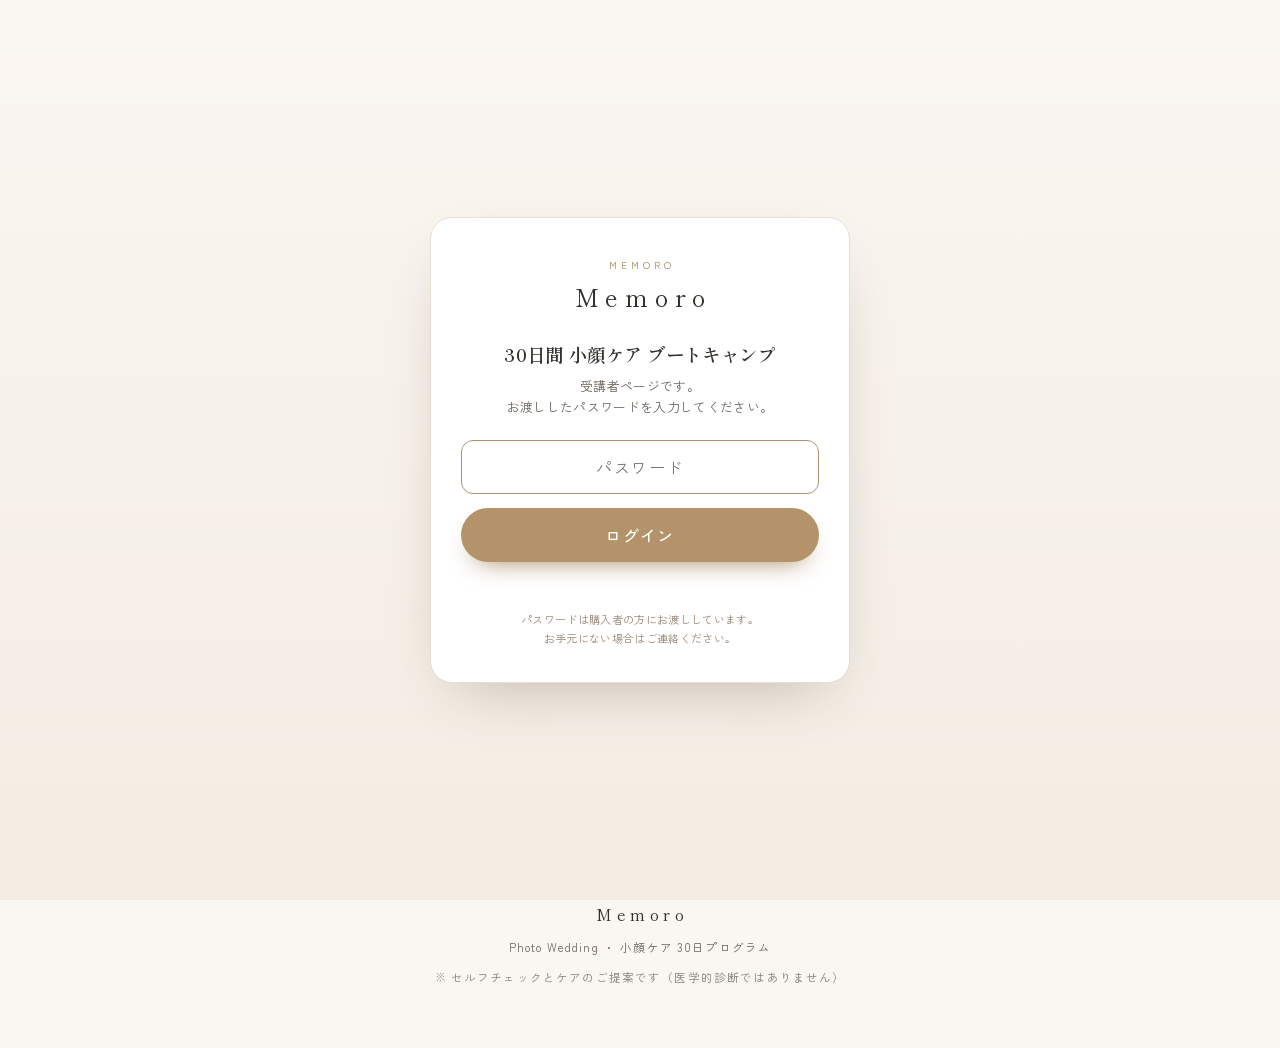
==== index.html @ e9db267b "小顔ケア30日ブートキャンプ 初版公開 チャンネル110種エビデンスDB・表情筋トレ主軸30日生成・部位別イラスト110/110・顔解析(合成較正済)・共通認証。  Co-Authored-By: C" ====
<!doctype html>
<html lang="ja">
<head>
<meta charset="utf-8">
<meta name="viewport" content="width=device-width, initial-scale=1">
<title>30日間 小顔ケア ブートキャンプ｜Memoro</title>
<meta name="description" content="9つの質問（と任意で顔写真）から、あなたに合った朝夜の小顔ケアを30日分に。むくみ・エラの張り・姿勢・二重あご・左右差を、写真映えする印象へ整えるフォトウェディングMemoroのケアプログラム。">
<link rel="preconnect" href="https://fonts.googleapis.com">
<link rel="preconnect" href="https://fonts.gstatic.com" crossorigin>
<link href="https://fonts.googleapis.com/css2?family=Shippori+Mincho:wght@500;600;700&family=Zen+Kaku+Gothic+New:wght@400;500;700&display=swap" rel="stylesheet">
<link rel="stylesheet" href="styles.css">
<link rel="stylesheet" href="program.css">
</head>
<body>

<!-- 受講者認証ゲート（api:'demo'はローカル確認用。本番はWorkerのURLに差し替え） -->
<script>window.MEMORO_AUTH={ api:'https://memoro-auth.yuya-suzuki-37.workers.dev', product:'kogao', title:'30日間 小顔ケア ブートキャンプ' }</script>
<script src="gate.js"></script>

<div class="bc-banner">
  <span class="bc-eyebrow">MEMORO 30-DAY CARE</span>
  <div class="bc-title"><span class="bc-ico">✨</span>30日間<b>小顔</b>ブートキャンプ</div>
</div>

<header class="topbar">
  <div class="brand">Memoro<small>KOGAO CARE</small></div>
</header>

<!-- ============ INTRO ============ -->
<section class="hero wrap" id="intro">
  <p class="eyebrow">FOR YOUR BIG DAY</p>
  <h1>式まで30日。<br><span class="accent">あなたの小顔ケア</span>を、<br>毎日ひとつ。</h1>
  <p class="lead">9つの質問にこたえると、いまのあなたに必要な「朝と夜のケア」を30日分に組みます。1日およそ3〜5分・道具なし。むくみ・エラの張り・姿勢・二重あご・左右差を、写真映えする印象へ。</p>
  <div class="hero-ornament" aria-hidden="true"><span class="line"></span><span class="mark">✦</span><span class="line"></span></div>

  <div class="howto">
    <div class="step"><div class="n">1</div><p>9つの質問にこたえる（約1分）</p></div>
    <div class="step"><div class="n">2</div><p>あなたの“重点ケア”がわかる</p></div>
    <div class="step"><div class="n">3</div><p>30日プログラムが完成・毎日ケア</p></div>
  </div>

  <div class="btn-row">
    <button class="btn" id="btn-start">診断をはじめる</button>
    <button class="btn-ghost" id="btn-continue" hidden>前回の続きから</button>
  </div>
  <p class="hero-note">完全無料 ・ 回答と進捗はこの端末内だけに保存されます</p>
</section>

<!-- ============ FACE（app描画・任意の顔写真ステップ） ============ -->
<main class="section wrap" id="face" hidden></main>

<!-- ============ QUIZ（app描画） ============ -->
<main class="section wrap" id="quiz" hidden></main>

<!-- ============ RESULT（app描画） ============ -->
<main class="section wrap" id="result" hidden></main>

<footer class="foot">
  <div class="brand">Memoro</div>
  <p>Photo Wedding ・ 小顔ケア 30日プログラム</p>
  <p style="margin-top:8px;opacity:.8">※ セルフチェックとケアのご提案です（医学的診断ではありません）</p>
</footer>

<script type="module" src="app-kogao.js"></script>
</body>
</html>
---- styles.css ----
/* =================================================================
   Memoro — 小顔ケア 30日（アイボリー×シャンパンゴールド×明朝）
   posture-30day/styles.css を土台に、問診・結果・生活プランを追加。
   ================================================================= */
:root{
  --bg:#FAF6F1; --bg-soft:#F3ECE3; --card:#FFFFFF;
  --ink:#33302B; --ink-soft:#6B645B; --line:#E7DED2;
  --gold:#B4936A; --gold-deep:#9A794F; --blush:#E7CFC6;
  --good:#8AA98C; --warn:#D8A96A; --bad:#C58274;
  --morning:#7FB0C4; --night:#7C6FA6;
  --shadow:0 18px 50px -28px rgba(80,60,40,.35); --radius:18px;
  --serif:"Shippori Mincho","Times New Roman",serif;
  --sans:"Zen Kaku Gothic New",-apple-system,"Hiragino Kaku Gothic ProN","Noto Sans JP",sans-serif;
}
*{ box-sizing:border-box; margin:0; padding:0; }
html{ scroll-behavior:smooth; }
body{ font-family:var(--sans); color:var(--ink); background:var(--bg); line-height:1.85; -webkit-font-smoothing:antialiased; letter-spacing:.02em; }
img{ max-width:100%; display:block; }
button{ font-family:inherit; cursor:pointer; }
.wrap{ width:min(920px,92vw); margin-inline:auto; }
[hidden]{ display:none !important; }

/* ---------- top bar ---------- */
.topbar{ display:flex; align-items:center; justify-content:center; padding:20px 0; }
.brand{ font-family:var(--serif); font-size:1.45rem; letter-spacing:.28em; color:var(--ink); text-indent:.28em; text-align:center; }
.brand small{ display:block; font-family:var(--sans); font-size:.56rem; letter-spacing:.42em; color:var(--gold-deep); margin-top:.3em; text-indent:.42em; }

/* ---------- hero ---------- */
.hero{ padding:26px 0 28px; text-align:center; }
.hero .eyebrow{ font-size:.72rem; letter-spacing:.4em; color:var(--gold-deep); text-indent:.4em; margin-bottom:1.4em; }
.hero h1{ font-family:var(--serif); font-weight:600; font-size:clamp(1.7rem,5.4vw,2.6rem); line-height:1.5; color:var(--ink); }
.hero h1 .accent{ color:var(--gold); }
.hero .lead{ margin:1.6em auto 0; max-width:32em; color:var(--ink-soft); font-size:clamp(.92rem,2.6vw,1.0rem); }
.hero-ornament{ display:flex; align-items:center; justify-content:center; gap:16px; margin:26px auto 0; width:min(320px,70vw); }
.hero-ornament .line{ flex:1; height:1px; background:linear-gradient(90deg,transparent,var(--gold),transparent); }
.hero-ornament .mark{ color:var(--gold); font-size:.8rem; }
.hero-note{ margin-top:20px; font-size:.72rem; letter-spacing:.1em; color:var(--gold-deep); }

/* ---------- how-to ---------- */
.howto{ display:flex; gap:14px; justify-content:center; flex-wrap:wrap; margin-top:30px; }
.howto .step{ flex:1 1 200px; max-width:250px; text-align:center; }
.howto .step .n{ width:36px; height:36px; border-radius:50%; border:1.5px solid var(--gold); color:var(--gold-deep); font-family:var(--serif); display:flex; align-items:center; justify-content:center; margin:0 auto 10px; }
.howto .step p{ font-size:.8rem; color:var(--ink-soft); }

/* ---------- section / buttons ---------- */
.section{ padding:30px 0; }
.section-head{ text-align:center; margin-bottom:26px; }
.section-head .num{ font-family:var(--serif); font-size:.8rem; letter-spacing:.3em; color:var(--gold); display:block; margin-bottom:.8em; }
.section-head h2{ font-family:var(--serif); font-weight:600; font-size:clamp(1.35rem,4.4vw,1.9rem); }
.section-head p{ color:var(--ink-soft); margin-top:.7em; font-size:.9rem; }
.btn{ display:inline-flex; align-items:center; justify-content:center; gap:.5em; font-family:var(--sans); font-size:1rem; letter-spacing:.08em; padding:.98em 2.6em; border-radius:100px; border:none; background:var(--gold); color:#fff; box-shadow:0 12px 26px -14px var(--gold-deep); transition:transform .15s,background .2s; }
.btn:hover{ background:var(--gold-deep); transform:translateY(-1px); }
.btn:disabled{ background:#D8CDBE; box-shadow:none; cursor:not-allowed; transform:none; }
.btn-ghost{ background:transparent; color:var(--gold-deep); border:1.5px solid var(--gold); border-radius:100px; padding:.9em 2em; font-size:.94rem; }
.btn-ghost:hover{ background:#FBF4EA; }
.btn-row{ text-align:center; margin-top:28px; display:flex; gap:14px; justify-content:center; flex-wrap:wrap; }

/* ---------- reveal ---------- */
.reveal{ animation:rise .7s cubic-bezier(.2,.7,.3,1) both; }
@keyframes rise{ from{ opacity:0; transform:translateY(20px);} to{ opacity:1; transform:none; } }

/* ---------- QUIZ ---------- */
.quiz-card{ background:var(--card); border:1px solid var(--line); border-radius:calc(var(--radius) + 4px); padding:30px 26px 34px; box-shadow:var(--shadow); max-width:620px; margin:10px auto 0; }
.quiz-progress{ margin-bottom:22px; }
.quiz-progress-top{ display:flex; justify-content:space-between; align-items:center; font-size:.74rem; letter-spacing:.14em; color:var(--gold-deep); margin-bottom:8px; }
.quiz-back{ background:none; border:none; color:var(--ink-soft); font-size:.76rem; }
.quiz-back:hover{ color:var(--gold-deep); }
.quiz-progress-bar{ height:5px; background:var(--bg-soft); border-radius:100px; overflow:hidden; }
.quiz-progress-bar i{ display:block; height:100%; border-radius:100px; background:var(--gold); transition:width .3s; }
.quiz-q{ font-family:var(--serif); font-weight:600; font-size:clamp(1.25rem,4vw,1.55rem); line-height:1.5; text-align:center; }
.quiz-help{ text-align:center; color:var(--ink-soft); font-size:.82rem; margin-top:.8em; }
.quiz-options{ display:grid; gap:12px; margin-top:26px; }
.quiz-opt{ display:flex; flex-direction:column; gap:3px; text-align:left; background:#FFFDFA; border:1.5px solid var(--line); border-radius:14px; padding:16px 20px; transition:.16s; }
.quiz-opt:hover{ border-color:var(--gold); background:#FFFBF5; transform:translateY(-1px); }
.quiz-opt.sel{ border-color:var(--gold); background:#FBF3E6; box-shadow:0 8px 20px -14px var(--gold-deep); }
.quiz-opt-label{ font-size:1rem; color:var(--ink); font-weight:500; }
.quiz-opt-note{ font-size:.74rem; color:var(--ink-soft); }

/* ---------- RESULT hero ---------- */
.result-hero{ background:linear-gradient(180deg,#FFFDFA,var(--bg-soft)); border:1px solid var(--line); border-radius:calc(var(--radius) + 6px); padding:38px 26px; text-align:center; box-shadow:var(--shadow); }
.result-hero .announce{ font-size:.74rem; letter-spacing:.34em; color:var(--gold-deep); text-indent:.34em; }
.result-hero .type-name{ font-family:var(--serif); font-weight:600; font-size:clamp(1.5rem,5.4vw,2.1rem); margin:.5em 0 .1em; color:var(--ink); }
.result-hero .type-desc{ color:var(--ink-soft); max-width:28em; margin:1em auto 0; font-size:.92rem; }
.dx-chips{ display:flex; gap:10px; justify-content:center; flex-wrap:wrap; margin-top:1.4em; }
.dx-chip{ font-family:var(--serif); font-size:1rem; letter-spacing:.06em; color:#fff; background:var(--gold); border-radius:100px; padding:.5em 1.4em; box-shadow:0 8px 18px -12px var(--gold-deep); }

/* ---------- life plan ---------- */
.life-list{ display:grid; gap:12px; }
.life-item{ display:flex; gap:16px; align-items:flex-start; background:var(--card); border:1px solid var(--line); border-radius:14px; padding:18px 20px; }
.life-ico{ font-size:1.6rem; line-height:1.2; flex:none; }
.life-item h4{ font-family:var(--serif); font-size:1.05rem; color:var(--ink); margin-bottom:.3em; }
.life-item p{ font-size:.86rem; color:var(--ink-soft); line-height:1.7; }

/* ---------- disclaimer / foot ---------- */
.disclaimer{ margin-top:24px; font-size:.72rem; color:var(--ink-soft); background:var(--bg-soft); border-radius:14px; padding:16px 20px; line-height:1.9; }
.foot{ text-align:center; padding:40px 0 60px; color:var(--ink-soft); font-size:.72rem; letter-spacing:.1em; }
.foot .brand{ font-size:1rem; letter-spacing:.28em; margin-bottom:.5em; }

/* ---------- 顔写真ステップ ---------- */
.drop{ position:relative; background:var(--card); border:1.5px dashed var(--line); border-radius:var(--radius); padding:30px 22px; text-align:center; transition:.2s; min-height:200px; display:flex; flex-direction:column; align-items:center; justify-content:center; gap:8px; cursor:pointer; max-width:520px; margin:0 auto; }
.drop.drag{ border-color:var(--gold); background:#FFFBF5; }
.drop-illust{ font-size:46px; }
.drop h3{ font-family:var(--serif); font-size:1.1rem; font-weight:600; }
.drop .hint{ font-size:.78rem; color:var(--ink-soft); }
.drop-cta{ display:inline-block; margin-top:6px; font-size:.85rem; color:#fff; background:var(--gold); border-radius:100px; padding:.5em 1.5em; }
.drop input[type=file]{ display:none; }
.face-loader{ text-align:center; padding:24px 0; }
.spinner{ width:40px; height:40px; margin:0 auto 12px; border-radius:50%; border:3px solid var(--line); border-top-color:var(--gold); animation:spin 1s linear infinite; }
@keyframes spin{ to{ transform:rotate(360deg); } }
.face-loader p{ color:var(--ink-soft); font-size:.86rem; }
.face-read{ max-width:520px; margin:14px auto 0; background:var(--card); border:1px solid var(--line); border-radius:16px; padding:18px; }
.face-read.ok{ border-color:#B7D0BA; background:#F5FAF5; }
.face-read.warn{ border-color:var(--warn); background:#FDF6EC; }
.face-read-grid{ display:flex; gap:16px; align-items:center; }
.face-read-img{ width:88px; height:88px; object-fit:cover; border-radius:12px; flex:none; }
.face-read-kicker{ font-size:.74rem; letter-spacing:.1em; color:var(--good); font-weight:700; }
.face-read-body p{ font-size:.86rem; color:var(--ink); margin-top:.4em; line-height:1.6; }
.face-read-contour{ color:var(--ink-soft) !important; }
.face-read-sub{ font-size:.76rem; color:var(--ink-soft); margin-top:12px; text-align:center; }
---- program.css ----
/* =================================================================
   30日プログラム UI（小顔）— posture-30day/program.css を土台に
   「朝夜スロット・4週タブ・進捗・式映えゴール」を追加。
   ================================================================= */

/* ブートキャンプ識別バナー */
.bc-banner{ text-align:center; background:linear-gradient(180deg,#FBF3E6,#FFFDFA); border-bottom:1px solid #E7DED2; padding:13px 20px 15px; }
.bc-banner .bc-eyebrow{ display:block; font-family:"Zen Kaku Gothic New",sans-serif; font-size:10px; letter-spacing:.34em; font-weight:700; color:#9A794F; margin-bottom:6px; }
.bc-banner .bc-title{ font-family:"Shippori Mincho",serif; font-weight:700; font-size:clamp(1.05rem,3.6vw,1.25rem); letter-spacing:.1em; color:#33302B; }
.bc-banner .bc-title .bc-ico{ margin-right:.4em; font-weight:400; }
.bc-banner .bc-title b{ color:#B4936A; font-weight:700; }

/* 式映えゴール */
.p30-goals{ background:linear-gradient(135deg,#FFFDFA,#F5EEE3); border:1px solid #E7DED2; border-radius:18px; padding:22px 24px; margin:8px 0; }
.p30-goals-kicker{ font-family:"Zen Kaku Gothic New",sans-serif; font-size:11px; letter-spacing:.18em; color:#9A794F; font-weight:700; }
.p30-goals-list{ list-style:none; margin:14px 0 0; display:grid; gap:10px; padding:0; }
.p30-goals-list li{ display:flex; gap:12px; align-items:flex-start; }
.p30-goal-tag{ flex:none; font-size:11px; color:#fff; background:#B4936A; border-radius:20px; padding:3px 12px; margin-top:2px; }
.p30-goal-text{ font-size:13px; color:#5A544C; line-height:1.6; }
.p30-goals-note{ font-size:11.5px; color:#A79A88; margin-top:12px; line-height:1.7; }

/* 進捗バー */
.p30-progress{ background:#fff; border:1px solid #E7DED2; border-radius:16px; padding:18px 22px; margin:20px 0; }
.p30-progress-top{ display:flex; justify-content:space-between; align-items:baseline; margin-bottom:10px; }
.p30-progress-label{ font-size:13px; color:#6B645B; }
.p30-progress-label b{ color:#B4936A; }
.p30-progress-count{ font-size:13px; color:#6B645B; }
.p30-progress-count b{ font-family:"Shippori Mincho",serif; font-size:20px; color:#9A794F; }
.p30-progress-bar{ height:8px; background:#F3ECE3; border-radius:100px; overflow:hidden; }
.p30-progress-bar i{ display:block; height:100%; border-radius:100px; background:linear-gradient(90deg,#C6A878,#9A794F); transition:width .4s; }
.p30-progress-done{ font-size:12.5px; color:#9A794F; margin-top:10px; text-align:center; }

/* Week タブ（4つ） */
.p30-phases{ display:grid; grid-template-columns:repeat(4,1fr); gap:8px; margin:24px 0 14px; }
@media(max-width:520px){ .p30-phases{ grid-template-columns:repeat(2,1fr); } }
.p30-phase-tab{ display:flex; flex-direction:column; gap:3px; align-items:flex-start; text-align:left; background:#fff; border:1px solid #E7DED2; border-radius:14px; padding:12px 13px; cursor:pointer; transition:.2s; }
.p30-phase-tab:hover{ border-color:#CDB18A; }
.p30-phase-tab.active{ background:#33302B; border-color:#33302B; }
.p30-phase-tab.active .pt-en{ color:#D8B98A; }
.p30-phase-tab.active .pt-ja,.p30-phase-tab.active .pt-days{ color:#F3ECE3; }
.pt-en{ font-family:"Zen Kaku Gothic New",sans-serif; font-size:9.5px; letter-spacing:.16em; color:#B4936A; font-weight:700; }
.pt-ja{ font-family:"Shippori Mincho",serif; font-size:14px; color:#33302B; font-weight:600; }
.pt-days{ font-size:10.5px; color:#9A897A; }
.p30-phase-desc{ font-size:13px; color:#6B645B; margin:0 2px 16px; line-height:1.7; }

/* Day カレンダー */
.p30-days{ display:grid; grid-template-columns:repeat(2,1fr); gap:10px; }
@media(min-width:600px){ .p30-days{ grid-template-columns:repeat(4,1fr); } }
.p30-day{ position:relative; display:flex; flex-direction:column; gap:3px; text-align:left; background:#fff; border:1px solid #EAE1D4; border-radius:14px; padding:13px 13px 15px; cursor:pointer; transition:.18s; }
.p30-day:hover{ border-color:#B4936A; transform:translateY(-1px); box-shadow:0 6px 18px rgba(180,147,106,.14); }
.p30-day.is-done{ background:#F4F8F2; border-color:#9EBBA0; }
.p30-day-check{ position:absolute; top:8px; right:8px; width:20px; height:20px; border-radius:50%; background:#8AA98C; color:#fff; font-size:12px; display:flex; align-items:center; justify-content:center; }
.p30-day-badge{ font-family:"Zen Kaku Gothic New",sans-serif; font-size:9.5px; letter-spacing:.14em; color:#B4936A; font-weight:700; }
.p30-day-num{ font-family:"Shippori Mincho",serif; font-size:24px; line-height:1; color:#33302B; font-weight:600; }
.p30-day-theme{ font-size:11px; color:#7A756C; margin-top:2px; }
.p30-day-items{ font-size:10.5px; color:#9A897A; line-height:1.5; margin-top:2px; }
.p30-day-time{ font-size:10px; color:#9A794F; margin-top:3px; }

/* Day 詳細 */
.p30-detail{ margin-top:18px; background:#fff; border:1px solid #E7DED2; border-radius:18px; padding:20px; }
.p30-detail-head{ display:flex; justify-content:space-between; align-items:flex-start; gap:12px; margin-bottom:8px; }
.p30-detail-kicker{ font-family:"Zen Kaku Gothic New",sans-serif; font-size:10.5px; letter-spacing:.16em; color:#B4936A; font-weight:700; }
.p30-detail-head h3{ font-family:"Shippori Mincho",serif; font-size:21px; color:#33302B; margin:4px 0 0; font-weight:600; }
.p30-detail-close{ background:#F3ECE3; border:none; width:32px; height:32px; border-radius:50%; font-size:18px; color:#6B645B; cursor:pointer; flex:none; line-height:1; }

/* 朝夜スロット見出し */
.p30-slot{ margin:16px 0 10px; }
.p30-slot-label{ font-family:"Zen Kaku Gothic New",sans-serif; font-size:12.5px; font-weight:700; letter-spacing:.05em; padding:5px 13px; border-radius:20px; display:inline-block; }
.p30-slot-label.morning{ color:#3E6E82; background:#E6F1F5; }
.p30-slot-label.night{ color:#4A3F73; background:#ECE8F5; }

/* 種目カード */
.p30-ex-list{ display:grid; gap:12px; }
.p30-ex{ display:flex; gap:14px; border:1px solid #EDE5D8; border-radius:14px; padding:14px; background:#FFFDFA; }
.p30-ex.morning{ border-left:3px solid #7FB0C4; }
.p30-ex.night{ border-left:3px solid #7C6FA6; }
.p30-ex-illust{ flex:none; width:84px; height:84px; }
.p30-ex-illust img{ width:100%; height:100%; object-fit:cover; border-radius:12px; }
.p30-ex-emoji{ display:flex; align-items:center; justify-content:center; width:100%; height:100%; font-size:38px; background:#F3ECE3; border-radius:12px; }
.p30-ex-body{ flex:1; min-width:0; }
.p30-ex-cat{ display:inline-block; font-family:"Zen Kaku Gothic New",sans-serif; font-size:10px; letter-spacing:.08em; color:#9A794F; background:#F3ECE3; padding:2px 9px; border-radius:20px; }
.p30-ex-body h4{ font-family:"Shippori Mincho",serif; font-size:16px; color:#33302B; margin:7px 0 5px; font-weight:600; }
.p30-ex-meta{ display:flex; gap:14px; font-size:11.5px; color:#9A897A; margin-bottom:6px; }
.p30-ex-purpose{ font-size:12.5px; color:#5A544C; line-height:1.65; margin:0 0 8px; }
.p30-ex-how{ font-size:12px; color:#5A544C; line-height:1.7; margin:0 0 8px; padding-left:18px; }
.p30-ex-how li{ margin-bottom:2px; }
.p30-ex-cues{ display:flex; flex-direction:column; gap:3px; font-size:11.5px; }
.p30-ex-cues .do{ color:#6E8A70; }
.p30-ex-cues .dont{ color:#B5766A; }
.p30-ex-evi{ font-size:11px; color:#8A8175; margin:7px 0 0; letter-spacing:.02em; }
.p30-ex-evi b{ color:#9A794F; }
.p30-ex-caution{ font-size:11px; color:#A8664F; margin:5px 0 0; background:#FBF1EA; border-radius:8px; padding:5px 9px; line-height:1.55; }

/* 完了ボタン */
.p30-done-btn{ width:100%; margin-top:18px; padding:14px; border:none; border-radius:100px; background:#B4936A; color:#fff; font-family:"Zen Kaku Gothic New",sans-serif; font-size:15px; font-weight:500; letter-spacing:.05em; cursor:pointer; transition:.2s; }
.p30-done-btn:hover{ background:#9A794F; }
.p30-done-btn.done{ background:#8AA98C; }

/* 式当日カウントダウン（継続エンジン） */
.p30-countdown{ margin:18px 0; }
.cd-box{ background:linear-gradient(135deg,#B4936A,#9A794F); color:#fff; border-radius:18px; padding:20px 24px; text-align:center; box-shadow:0 14px 32px -18px #9A794F; }
.cd-label{ font-size:12px; letter-spacing:.08em; opacity:.92; }
.cd-big{ font-family:"Shippori Mincho",serif; font-size:1.6rem; margin:6px 0 10px; }
.cd-big b{ font-size:2.6rem; }
.cd-edit{ background:rgba(255,255,255,.2); border:none; color:#fff; border-radius:100px; padding:5px 16px; font-size:12px; cursor:pointer; }
.cd-box.cd-set{ background:linear-gradient(135deg,#FBF3E6,#F5EEE3); color:#33302B; box-shadow:none; border:1px solid #E7DED2; }
.cd-input-row{ display:flex; gap:8px; justify-content:center; margin-top:12px; flex-wrap:wrap; }
.cd-input-row input{ padding:9px 12px; border:1px solid #E7DED2; border-radius:10px; font-family:inherit; font-size:14px; }
.cd-save{ background:#B4936A; color:#fff; border:none; border-radius:10px; padding:9px 20px; cursor:pointer; font-family:inherit; }

/* 📸 Before / After */
.p30-beforeafter{ margin:16px 0; }
.p30-ba-box{ background:#fff; border:1px solid #E7DED2; border-radius:16px; padding:18px; }
.p30-ba-head{ display:flex; justify-content:space-between; align-items:baseline; margin-bottom:12px; flex-wrap:wrap; gap:4px; }
.p30-ba-head span:first-child{ font-family:"Shippori Mincho",serif; font-size:15px; color:#33302B; }
.p30-ba-note{ font-size:11px; color:#9A897A; }
.p30-ba-grid{ display:grid; grid-template-columns:1fr 1fr; gap:12px; }
.ba-slot{ text-align:center; }
.ba-slot img{ width:100%; aspect-ratio:3/4; object-fit:cover; border-radius:12px; background:#F3ECE3; }
.ba-add{ display:flex; flex-direction:column; align-items:center; justify-content:center; gap:5px; aspect-ratio:3/4; border:1.5px dashed #D8C9B4; border-radius:12px; cursor:pointer; color:#9A794F; font-size:12px; background:#FFFDFA; }
.ba-plus{ font-size:1.7rem; line-height:1; }
.ba-cap{ display:block; font-size:11px; color:#6B645B; margin-top:6px; }
.ba-redo{ display:block; margin:6px auto 0; background:#F3ECE3; border:none; border-radius:100px; padding:3px 12px; font-size:11px; color:#6B645B; cursor:pointer; }
.p30-ba-done{ text-align:center; font-size:12px; color:#9A794F; margin-top:12px; }

/* ✅ 生活習慣チェック枠 */
.p30-habits{ margin:16px 0; }
.p30-habits-box{ background:#fff; border:1px solid #E7DED2; border-radius:16px; padding:18px; }
.p30-habits-head{ display:flex; justify-content:space-between; align-items:baseline; margin-bottom:12px; }
.p30-habits-head span:first-child{ font-family:"Shippori Mincho",serif; font-size:15px; color:#33302B; }
.p30-habits-count{ font-size:12px; color:#9A794F; }
.p30-habits-grid{ display:grid; grid-template-columns:1fr 1fr; gap:8px; }
.habit-btn{ background:#FFFDFA; border:1.5px solid #E7DED2; border-radius:12px; padding:12px 10px; font-family:inherit; font-size:13px; color:#5A544C; cursor:pointer; transition:.16s; }
.habit-btn:hover{ border-color:#CDB18A; }
.habit-btn.on{ background:#F4F8F2; border-color:#8AA98C; color:#3E6E4A; }
.p30-habits-note{ font-size:11px; color:#9A897A; margin-top:10px; line-height:1.6; }

/* むくみ即効tip（朝ケア） */
.p30-slot-tip{ display:block; font-size:11.5px; color:#3E6E82; background:#E6F1F5; border-radius:8px; padding:5px 11px; margin-top:7px; line-height:1.5; }

@media(max-width:480px){
  .p30-ex{ flex-direction:column; }
  .p30-ex-illust{ width:64px; height:64px; }
}
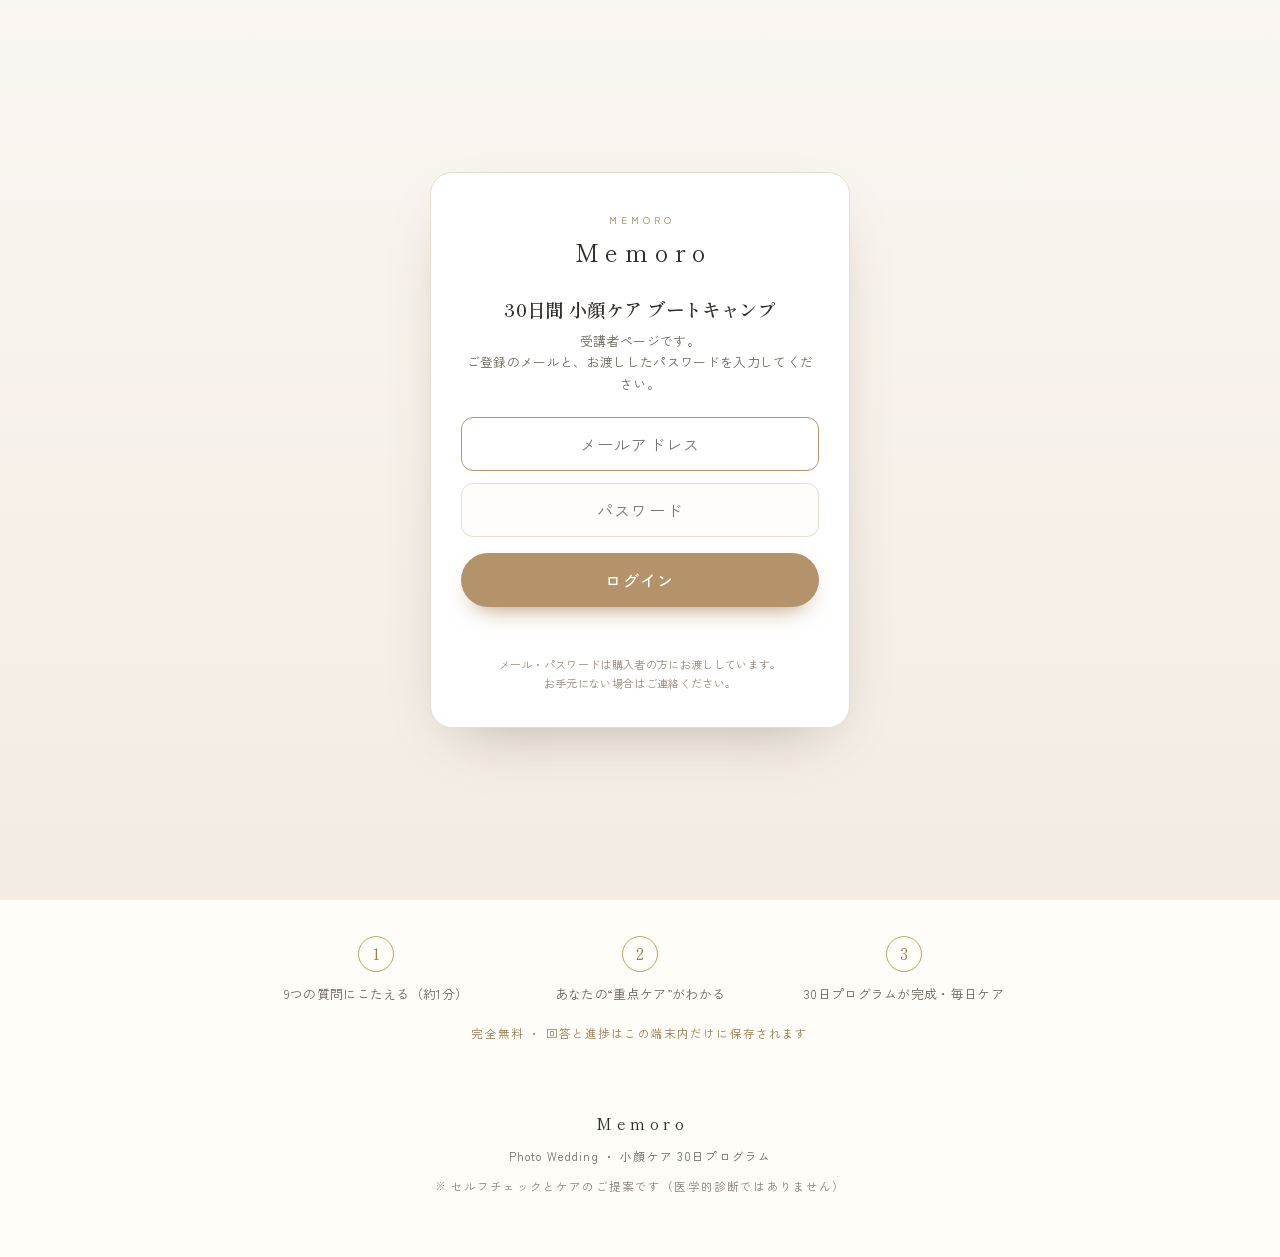
==== commit 047c5b70: "デザイン刷新: studio cloriモデリング(ヒーロー写真+キャッチ/囲み罫見出し/新パレット/深緑CTA/レスポンシブ) Co-Authored-By: Claude Opus 4.8 <no" ====
--- a/index.html
+++ b/index.html
@@ -7,7 +7,7 @@
 <meta name="description" content="9つの質問（と任意で顔写真）から、あなたに合った朝夜の小顔ケアを30日分に。むくみ・エラの張り・姿勢・二重あご・左右差を、写真映えする印象へ整えるフォトウェディングMemoroのケアプログラム。">
 <link rel="preconnect" href="https://fonts.googleapis.com">
 <link rel="preconnect" href="https://fonts.gstatic.com" crossorigin>
-<link href="https://fonts.googleapis.com/css2?family=Shippori+Mincho:wght@500;600;700&family=Zen+Kaku+Gothic+New:wght@400;500;700&display=swap" rel="stylesheet">
+<link href="https://fonts.googleapis.com/css2?family=Shippori+Mincho:wght@500;600;700&family=Zen+Kaku+Gothic+New:wght@400;500;700&family=Zen+Kurenaido&family=Parisienne&display=swap" rel="stylesheet">
 <link rel="stylesheet" href="styles.css">
 <link rel="stylesheet" href="program.css">
 </head>
@@ -22,28 +22,30 @@
   <div class="bc-title"><span class="bc-ico">✨</span>30日間<b>小顔</b>ブートキャンプ</div>
 </div>
 
-<header class="topbar">
-  <div class="brand">Memoro<small>KOGAO CARE</small></div>
-</header>
-
-<!-- ============ INTRO ============ -->
-<section class="hero wrap" id="intro">
-  <p class="eyebrow">FOR YOUR BIG DAY</p>
-  <h1>式まで30日。<br><span class="accent">あなたの小顔ケア</span>を、<br>毎日ひとつ。</h1>
-  <p class="lead">9つの質問にこたえると、いまのあなたに必要な「朝と夜のケア」を30日分に組みます。1日およそ3〜5分・道具なし。むくみ・エラの張り・姿勢・二重あご・左右差を、写真映えする印象へ。</p>
-  <div class="hero-ornament" aria-hidden="true"><span class="line"></span><span class="mark">✦</span><span class="line"></span></div>
-
-  <div class="howto">
-    <div class="step"><div class="n">1</div><p>9つの質問にこたえる（約1分）</p></div>
-    <div class="step"><div class="n">2</div><p>あなたの“重点ケア”がわかる</p></div>
-    <div class="step"><div class="n">3</div><p>30日プログラムが完成・毎日ケア</p></div>
+<!-- ============ INTRO（studio cloriモデリング・写真＋キャッチ） ============ -->
+<section class="hero" id="intro">
+  <div class="hero-photo">
+    <div class="hero-bg"></div>
+    <div class="hero-logo">Memoro<small>KOGAO CARE</small></div>
   </div>
-
-  <div class="btn-row">
-    <button class="btn" id="btn-start">診断をはじめる</button>
-    <button class="btn-ghost" id="btn-continue" hidden>前回の続きから</button>
+  <div class="hero-text">
+    <p class="hero-script">for your special day</p>
+    <h1 class="hero-catch">式まで、あと<span class="accent">30</span>日。</h1>
+    <p class="hero-hw">あなただけの小顔ケアを、毎日ひとつ</p>
+    <div class="btn-row">
+      <button class="btn btn-primary" id="btn-start">無料で診断をはじめる</button>
+      <button class="btn-ghost" id="btn-continue" hidden>前回の続きから</button>
+    </div>
   </div>
-  <p class="hero-note">完全無料 ・ 回答と進捗はこの端末内だけに保存されます</p>
+  <div class="hero-detail wrap">
+    <p class="lead">9つの質問にこたえると、いまのあなたに必要な「朝と夜のケア」を30日分に組みます。1日およそ3〜5分・道具なし。むくみ・エラの張り・姿勢・二重あご・左右差を、写真映えする印象へ。</p>
+    <div class="howto">
+      <div class="step"><div class="n">1</div><p>9つの質問にこたえる（約1分）</p></div>
+      <div class="step"><div class="n">2</div><p>あなたの“重点ケア”がわかる</p></div>
+      <div class="step"><div class="n">3</div><p>30日プログラムが完成・毎日ケア</p></div>
+    </div>
+    <p class="hero-note">完全無料 ・ 回答と進捗はこの端末内だけに保存されます</p>
+  </div>
 </section>
 
 <!-- ============ FACE（app描画・任意の顔写真ステップ） ============ -->
--- a/styles.css
+++ b/styles.css
@@ -3,14 +3,16 @@
    posture-30day/styles.css を土台に、問診・結果・生活プランを追加。
    ================================================================= */
 :root{
-  --bg:#FAF6F1; --bg-soft:#F3ECE3; --card:#FFFFFF;
+  --bg:#FFFDF8; --bg-soft:#FAF6F1; --card:#FFFFFF; --cream:#FFFDF8; --ivory:#FAF6F1;
   --ink:#33302B; --ink-soft:#6B645B; --line:#E7DED2;
-  --gold:#B4936A; --gold-deep:#9A794F; --blush:#E7CFC6;
+  --gold:#C2A268; --gold-deep:#9A7B4F; --blush:#EAD4CD; --rose:#C88A82;
+  --green:#2F5A4A; --yellow:#EFC75E;
   --good:#8AA98C; --warn:#D8A96A; --bad:#C58274;
   --morning:#7FB0C4; --night:#7C6FA6;
   --shadow:0 18px 50px -28px rgba(80,60,40,.35); --radius:18px;
   --serif:"Shippori Mincho","Times New Roman",serif;
   --sans:"Zen Kaku Gothic New",-apple-system,"Hiragino Kaku Gothic ProN","Noto Sans JP",sans-serif;
+  --hw:"Zen Kurenaido",cursive; --script:"Parisienne",cursive;
 }
 *{ box-sizing:border-box; margin:0; padding:0; }
 html{ scroll-behavior:smooth; }
@@ -25,16 +27,22 @@
 .brand{ font-family:var(--serif); font-size:1.45rem; letter-spacing:.28em; color:var(--ink); text-indent:.28em; text-align:center; }
 .brand small{ display:block; font-family:var(--sans); font-size:.56rem; letter-spacing:.42em; color:var(--gold-deep); margin-top:.3em; text-indent:.42em; }
 
-/* ---------- hero ---------- */
-.hero{ padding:26px 0 28px; text-align:center; }
-.hero .eyebrow{ font-size:.72rem; letter-spacing:.4em; color:var(--gold-deep); text-indent:.4em; margin-bottom:1.4em; }
-.hero h1{ font-family:var(--serif); font-weight:600; font-size:clamp(1.7rem,5.4vw,2.6rem); line-height:1.5; color:var(--ink); }
-.hero h1 .accent{ color:var(--gold); }
-.hero .lead{ margin:1.6em auto 0; max-width:32em; color:var(--ink-soft); font-size:clamp(.92rem,2.6vw,1.0rem); }
-.hero-ornament{ display:flex; align-items:center; justify-content:center; gap:16px; margin:26px auto 0; width:min(320px,70vw); }
-.hero-ornament .line{ flex:1; height:1px; background:linear-gradient(90deg,transparent,var(--gold),transparent); }
-.hero-ornament .mark{ color:var(--gold); font-size:.8rem; }
-.hero-note{ margin-top:20px; font-size:.72rem; letter-spacing:.1em; color:var(--gold-deep); }
+/* ---------- hero（studio cloriモデリング・写真＋キャッチ分離型） ---------- */
+.hero{ position:relative; margin-bottom:6px; }
+.hero-photo{ position:relative; height:54vh; min-height:380px; max-height:580px; overflow:hidden; }
+.hero-bg{ position:absolute; inset:0; background:url('images/hero-bride.png') center 20%/cover; animation:kenburns 22s ease-out infinite alternate; }
+@keyframes kenburns{ from{ transform:scale(1.03); } to{ transform:scale(1.14); } }
+.hero-photo::after{ content:''; position:absolute; left:0; right:0; bottom:0; height:130px; background:linear-gradient(to bottom,rgba(255,253,248,0),var(--cream)); }
+.hero-logo{ position:absolute; top:24px; left:0; right:0; z-index:2; text-align:center; font-family:var(--serif); font-size:1.2rem; letter-spacing:.34em; text-indent:.34em; color:#fff; text-shadow:0 2px 18px rgba(60,45,30,.55); }
+.hero-logo small{ display:block; font-family:var(--sans); font-size:.5rem; letter-spacing:.42em; color:rgba(255,255,255,.92); text-indent:.42em; margin-top:4px; }
+.hero-text{ position:relative; z-index:3; background:var(--cream); margin-top:-44px; border-radius:36px 36px 0 0; padding:14px 28px 26px; text-align:center; width:min(920px,100%); margin-inline:auto; }
+.hero-script{ font-family:var(--script); font-size:clamp(1.4rem,6vw,1.9rem); color:var(--rose); line-height:1; }
+.hero-catch{ font-family:var(--serif); font-weight:600; font-size:clamp(1.7rem,7vw,2.4rem); color:var(--ink); line-height:1.45; letter-spacing:.02em; margin-top:4px; }
+.hero-catch .accent{ color:var(--gold); font-size:1.35em; padding:0 .04em; }
+.hero-hw{ font-family:var(--hw); font-size:clamp(.95rem,3.5vw,1.25rem); color:var(--rose); transform:rotate(-2deg); margin:10px 0 20px; }
+.hero-detail{ text-align:center; padding:4px 0 18px; }
+.hero .lead{ margin:0 auto; max-width:32em; color:var(--ink-soft); font-size:clamp(.9rem,2.6vw,1.0rem); }
+.hero-note{ margin-top:18px; font-size:.72rem; letter-spacing:.1em; color:var(--gold-deep); }
 
 /* ---------- how-to ---------- */
 .howto{ display:flex; gap:14px; justify-content:center; flex-wrap:wrap; margin-top:30px; }
@@ -44,13 +52,18 @@
 
 /* ---------- section / buttons ---------- */
 .section{ padding:30px 0; }
-.section-head{ text-align:center; margin-bottom:26px; }
-.section-head .num{ font-family:var(--serif); font-size:.8rem; letter-spacing:.3em; color:var(--gold); display:block; margin-bottom:.8em; }
-.section-head h2{ font-family:var(--serif); font-weight:600; font-size:clamp(1.35rem,4.4vw,1.9rem); }
-.section-head p{ color:var(--ink-soft); margin-top:.7em; font-size:.9rem; }
+.section-head{ text-align:center; margin-bottom:28px; }
+.section-head .num{ position:relative; display:inline-block; border:1px solid var(--gold); padding:8px 22px; font-family:var(--serif); font-size:.78rem; letter-spacing:.32em; text-indent:.32em; color:var(--gold-deep); }
+.section-head .num::before,.section-head .num::after{ content:''; position:absolute; top:-1px; width:0; height:0; border-style:solid; border-color:var(--gold) transparent transparent transparent; }
+.section-head .num::before{ left:-1px; border-width:10px 10px 0 0; }
+.section-head .num::after{ right:-1px; border-width:10px 0 0 10px; }
+.section-head h2{ font-family:var(--serif); font-weight:600; font-size:clamp(1.4rem,5vw,1.85rem); margin-top:18px; letter-spacing:.04em; }
+.section-head p{ color:var(--ink-soft); margin-top:.9em; font-size:.9rem; }
 .btn{ display:inline-flex; align-items:center; justify-content:center; gap:.5em; font-family:var(--sans); font-size:1rem; letter-spacing:.08em; padding:.98em 2.6em; border-radius:100px; border:none; background:var(--gold); color:#fff; box-shadow:0 12px 26px -14px var(--gold-deep); transition:transform .15s,background .2s; }
 .btn:hover{ background:var(--gold-deep); transform:translateY(-1px); }
 .btn:disabled{ background:#D8CDBE; box-shadow:none; cursor:not-allowed; transform:none; }
+.btn-primary{ background:var(--green); box-shadow:0 14px 30px -12px rgba(47,90,74,.55); padding:.95em clamp(1.6em,6vw,2.6em); font-size:clamp(.95rem,3.6vw,1.05rem); white-space:nowrap; }
+.btn-primary:hover{ background:#26483B; box-shadow:0 20px 38px -12px rgba(47,90,74,.65); transform:translateY(-3px); }
 .btn-ghost{ background:transparent; color:var(--gold-deep); border:1.5px solid var(--gold); border-radius:100px; padding:.9em 2em; font-size:.94rem; }
 .btn-ghost:hover{ background:#FBF4EA; }
 .btn-row{ text-align:center; margin-top:28px; display:flex; gap:14px; justify-content:center; flex-wrap:wrap; }
@@ -78,7 +91,10 @@
 
 /* ---------- RESULT hero ---------- */
 .result-hero{ background:linear-gradient(180deg,#FFFDFA,var(--bg-soft)); border:1px solid var(--line); border-radius:calc(var(--radius) + 6px); padding:38px 26px; text-align:center; box-shadow:var(--shadow); }
-.result-hero .announce{ font-size:.74rem; letter-spacing:.34em; color:var(--gold-deep); text-indent:.34em; }
+.result-hero .announce{ position:relative; display:inline-block; border:1px solid var(--gold); padding:8px 22px; font-family:var(--serif); font-size:.76rem; letter-spacing:.32em; text-indent:.32em; color:var(--gold-deep); }
+.result-hero .announce::before,.result-hero .announce::after{ content:''; position:absolute; top:-1px; width:0; height:0; border-style:solid; border-color:var(--gold) transparent transparent transparent; }
+.result-hero .announce::before{ left:-1px; border-width:10px 10px 0 0; }
+.result-hero .announce::after{ right:-1px; border-width:10px 0 0 10px; }
 .result-hero .type-name{ font-family:var(--serif); font-weight:600; font-size:clamp(1.5rem,5.4vw,2.1rem); margin:.5em 0 .1em; color:var(--ink); }
 .result-hero .type-desc{ color:var(--ink-soft); max-width:28em; margin:1em auto 0; font-size:.92rem; }
 .dx-chips{ display:flex; gap:10px; justify-content:center; flex-wrap:wrap; margin-top:1.4em; }
--- a/program.css
+++ b/program.css
@@ -5,17 +5,17 @@
 
 /* ブートキャンプ識別バナー */
 .bc-banner{ text-align:center; background:linear-gradient(180deg,#FBF3E6,#FFFDFA); border-bottom:1px solid #E7DED2; padding:13px 20px 15px; }
-.bc-banner .bc-eyebrow{ display:block; font-family:"Zen Kaku Gothic New",sans-serif; font-size:10px; letter-spacing:.34em; font-weight:700; color:#9A794F; margin-bottom:6px; }
+.bc-banner .bc-eyebrow{ display:block; font-family:"Zen Kaku Gothic New",sans-serif; font-size:10px; letter-spacing:.34em; font-weight:700; color:#9A7B4F; margin-bottom:6px; }
 .bc-banner .bc-title{ font-family:"Shippori Mincho",serif; font-weight:700; font-size:clamp(1.05rem,3.6vw,1.25rem); letter-spacing:.1em; color:#33302B; }
 .bc-banner .bc-title .bc-ico{ margin-right:.4em; font-weight:400; }
-.bc-banner .bc-title b{ color:#B4936A; font-weight:700; }
+.bc-banner .bc-title b{ color:#C2A268; font-weight:700; }
 
 /* 式映えゴール */
 .p30-goals{ background:linear-gradient(135deg,#FFFDFA,#F5EEE3); border:1px solid #E7DED2; border-radius:18px; padding:22px 24px; margin:8px 0; }
-.p30-goals-kicker{ font-family:"Zen Kaku Gothic New",sans-serif; font-size:11px; letter-spacing:.18em; color:#9A794F; font-weight:700; }
+.p30-goals-kicker{ font-family:"Zen Kaku Gothic New",sans-serif; font-size:11px; letter-spacing:.18em; color:#9A7B4F; font-weight:700; }
 .p30-goals-list{ list-style:none; margin:14px 0 0; display:grid; gap:10px; padding:0; }
 .p30-goals-list li{ display:flex; gap:12px; align-items:flex-start; }
-.p30-goal-tag{ flex:none; font-size:11px; color:#fff; background:#B4936A; border-radius:20px; padding:3px 12px; margin-top:2px; }
+.p30-goal-tag{ flex:none; font-size:11px; color:#fff; background:#C2A268; border-radius:20px; padding:3px 12px; margin-top:2px; }
 .p30-goal-text{ font-size:13px; color:#5A544C; line-height:1.6; }
 .p30-goals-note{ font-size:11.5px; color:#A79A88; margin-top:12px; line-height:1.7; }
 
@@ -23,22 +23,22 @@
 .p30-progress{ background:#fff; border:1px solid #E7DED2; border-radius:16px; padding:18px 22px; margin:20px 0; }
 .p30-progress-top{ display:flex; justify-content:space-between; align-items:baseline; margin-bottom:10px; }
 .p30-progress-label{ font-size:13px; color:#6B645B; }
-.p30-progress-label b{ color:#B4936A; }
+.p30-progress-label b{ color:#C2A268; }
 .p30-progress-count{ font-size:13px; color:#6B645B; }
-.p30-progress-count b{ font-family:"Shippori Mincho",serif; font-size:20px; color:#9A794F; }
+.p30-progress-count b{ font-family:"Shippori Mincho",serif; font-size:20px; color:#9A7B4F; }
 .p30-progress-bar{ height:8px; background:#F3ECE3; border-radius:100px; overflow:hidden; }
-.p30-progress-bar i{ display:block; height:100%; border-radius:100px; background:linear-gradient(90deg,#C6A878,#9A794F); transition:width .4s; }
-.p30-progress-done{ font-size:12.5px; color:#9A794F; margin-top:10px; text-align:center; }
+.p30-progress-bar i{ display:block; height:100%; border-radius:100px; background:linear-gradient(90deg,#C6A878,#9A7B4F); transition:width .4s; }
+.p30-progress-done{ font-size:12.5px; color:#9A7B4F; margin-top:10px; text-align:center; }
 
 /* Week タブ（4つ） */
 .p30-phases{ display:grid; grid-template-columns:repeat(4,1fr); gap:8px; margin:24px 0 14px; }
 @media(max-width:520px){ .p30-phases{ grid-template-columns:repeat(2,1fr); } }
 .p30-phase-tab{ display:flex; flex-direction:column; gap:3px; align-items:flex-start; text-align:left; background:#fff; border:1px solid #E7DED2; border-radius:14px; padding:12px 13px; cursor:pointer; transition:.2s; }
 .p30-phase-tab:hover{ border-color:#CDB18A; }
-.p30-phase-tab.active{ background:#33302B; border-color:#33302B; }
+.p30-phase-tab.active{ background:#2F5A4A; border-color:#2F5A4A; }
 .p30-phase-tab.active .pt-en{ color:#D8B98A; }
 .p30-phase-tab.active .pt-ja,.p30-phase-tab.active .pt-days{ color:#F3ECE3; }
-.pt-en{ font-family:"Zen Kaku Gothic New",sans-serif; font-size:9.5px; letter-spacing:.16em; color:#B4936A; font-weight:700; }
+.pt-en{ font-family:"Zen Kaku Gothic New",sans-serif; font-size:9.5px; letter-spacing:.16em; color:#C2A268; font-weight:700; }
 .pt-ja{ font-family:"Shippori Mincho",serif; font-size:14px; color:#33302B; font-weight:600; }
 .pt-days{ font-size:10.5px; color:#9A897A; }
 .p30-phase-desc{ font-size:13px; color:#6B645B; margin:0 2px 16px; line-height:1.7; }
@@ -47,19 +47,19 @@
 .p30-days{ display:grid; grid-template-columns:repeat(2,1fr); gap:10px; }
 @media(min-width:600px){ .p30-days{ grid-template-columns:repeat(4,1fr); } }
 .p30-day{ position:relative; display:flex; flex-direction:column; gap:3px; text-align:left; background:#fff; border:1px solid #EAE1D4; border-radius:14px; padding:13px 13px 15px; cursor:pointer; transition:.18s; }
-.p30-day:hover{ border-color:#B4936A; transform:translateY(-1px); box-shadow:0 6px 18px rgba(180,147,106,.14); }
+.p30-day:hover{ border-color:#C2A268; transform:translateY(-1px); box-shadow:0 6px 18px rgba(180,147,106,.14); }
 .p30-day.is-done{ background:#F4F8F2; border-color:#9EBBA0; }
 .p30-day-check{ position:absolute; top:8px; right:8px; width:20px; height:20px; border-radius:50%; background:#8AA98C; color:#fff; font-size:12px; display:flex; align-items:center; justify-content:center; }
-.p30-day-badge{ font-family:"Zen Kaku Gothic New",sans-serif; font-size:9.5px; letter-spacing:.14em; color:#B4936A; font-weight:700; }
+.p30-day-badge{ font-family:"Zen Kaku Gothic New",sans-serif; font-size:9.5px; letter-spacing:.14em; color:#C2A268; font-weight:700; }
 .p30-day-num{ font-family:"Shippori Mincho",serif; font-size:24px; line-height:1; color:#33302B; font-weight:600; }
 .p30-day-theme{ font-size:11px; color:#7A756C; margin-top:2px; }
 .p30-day-items{ font-size:10.5px; color:#9A897A; line-height:1.5; margin-top:2px; }
-.p30-day-time{ font-size:10px; color:#9A794F; margin-top:3px; }
+.p30-day-time{ font-size:10px; color:#9A7B4F; margin-top:3px; }
 
 /* Day 詳細 */
 .p30-detail{ margin-top:18px; background:#fff; border:1px solid #E7DED2; border-radius:18px; padding:20px; }
 .p30-detail-head{ display:flex; justify-content:space-between; align-items:flex-start; gap:12px; margin-bottom:8px; }
-.p30-detail-kicker{ font-family:"Zen Kaku Gothic New",sans-serif; font-size:10.5px; letter-spacing:.16em; color:#B4936A; font-weight:700; }
+.p30-detail-kicker{ font-family:"Zen Kaku Gothic New",sans-serif; font-size:10.5px; letter-spacing:.16em; color:#C2A268; font-weight:700; }
 .p30-detail-head h3{ font-family:"Shippori Mincho",serif; font-size:21px; color:#33302B; margin:4px 0 0; font-weight:600; }
 .p30-detail-close{ background:#F3ECE3; border:none; width:32px; height:32px; border-radius:50%; font-size:18px; color:#6B645B; cursor:pointer; flex:none; line-height:1; }
 
@@ -78,7 +78,7 @@
 .p30-ex-illust img{ width:100%; height:100%; object-fit:cover; border-radius:12px; }
 .p30-ex-emoji{ display:flex; align-items:center; justify-content:center; width:100%; height:100%; font-size:38px; background:#F3ECE3; border-radius:12px; }
 .p30-ex-body{ flex:1; min-width:0; }
-.p30-ex-cat{ display:inline-block; font-family:"Zen Kaku Gothic New",sans-serif; font-size:10px; letter-spacing:.08em; color:#9A794F; background:#F3ECE3; padding:2px 9px; border-radius:20px; }
+.p30-ex-cat{ display:inline-block; font-family:"Zen Kaku Gothic New",sans-serif; font-size:10px; letter-spacing:.08em; color:#9A7B4F; background:#F3ECE3; padding:2px 9px; border-radius:20px; }
 .p30-ex-body h4{ font-family:"Shippori Mincho",serif; font-size:16px; color:#33302B; margin:7px 0 5px; font-weight:600; }
 .p30-ex-meta{ display:flex; gap:14px; font-size:11.5px; color:#9A897A; margin-bottom:6px; }
 .p30-ex-purpose{ font-size:12.5px; color:#5A544C; line-height:1.65; margin:0 0 8px; }
@@ -88,17 +88,17 @@
 .p30-ex-cues .do{ color:#6E8A70; }
 .p30-ex-cues .dont{ color:#B5766A; }
 .p30-ex-evi{ font-size:11px; color:#8A8175; margin:7px 0 0; letter-spacing:.02em; }
-.p30-ex-evi b{ color:#9A794F; }
+.p30-ex-evi b{ color:#9A7B4F; }
 .p30-ex-caution{ font-size:11px; color:#A8664F; margin:5px 0 0; background:#FBF1EA; border-radius:8px; padding:5px 9px; line-height:1.55; }
 
 /* 完了ボタン */
-.p30-done-btn{ width:100%; margin-top:18px; padding:14px; border:none; border-radius:100px; background:#B4936A; color:#fff; font-family:"Zen Kaku Gothic New",sans-serif; font-size:15px; font-weight:500; letter-spacing:.05em; cursor:pointer; transition:.2s; }
-.p30-done-btn:hover{ background:#9A794F; }
+.p30-done-btn{ width:100%; margin-top:18px; padding:14px; border:none; border-radius:100px; background:#C2A268; color:#fff; font-family:"Zen Kaku Gothic New",sans-serif; font-size:15px; font-weight:500; letter-spacing:.05em; cursor:pointer; transition:.2s; }
+.p30-done-btn:hover{ background:#9A7B4F; }
 .p30-done-btn.done{ background:#8AA98C; }
 
 /* 式当日カウントダウン（継続エンジン） */
 .p30-countdown{ margin:18px 0; }
-.cd-box{ background:linear-gradient(135deg,#B4936A,#9A794F); color:#fff; border-radius:18px; padding:20px 24px; text-align:center; box-shadow:0 14px 32px -18px #9A794F; }
+.cd-box{ background:linear-gradient(135deg,#2F5A4A,#26483B); color:#fff; border-radius:18px; padding:20px 24px; text-align:center; box-shadow:0 14px 32px -18px #9A7B4F; }
 .cd-label{ font-size:12px; letter-spacing:.08em; opacity:.92; }
 .cd-big{ font-family:"Shippori Mincho",serif; font-size:1.6rem; margin:6px 0 10px; }
 .cd-big b{ font-size:2.6rem; }
@@ -106,7 +106,7 @@
 .cd-box.cd-set{ background:linear-gradient(135deg,#FBF3E6,#F5EEE3); color:#33302B; box-shadow:none; border:1px solid #E7DED2; }
 .cd-input-row{ display:flex; gap:8px; justify-content:center; margin-top:12px; flex-wrap:wrap; }
 .cd-input-row input{ padding:9px 12px; border:1px solid #E7DED2; border-radius:10px; font-family:inherit; font-size:14px; }
-.cd-save{ background:#B4936A; color:#fff; border:none; border-radius:10px; padding:9px 20px; cursor:pointer; font-family:inherit; }
+.cd-save{ background:#C2A268; color:#fff; border:none; border-radius:10px; padding:9px 20px; cursor:pointer; font-family:inherit; }
 
 /* 📸 Before / After */
 .p30-beforeafter{ margin:16px 0; }
@@ -117,18 +117,18 @@
 .p30-ba-grid{ display:grid; grid-template-columns:1fr 1fr; gap:12px; }
 .ba-slot{ text-align:center; }
 .ba-slot img{ width:100%; aspect-ratio:3/4; object-fit:cover; border-radius:12px; background:#F3ECE3; }
-.ba-add{ display:flex; flex-direction:column; align-items:center; justify-content:center; gap:5px; aspect-ratio:3/4; border:1.5px dashed #D8C9B4; border-radius:12px; cursor:pointer; color:#9A794F; font-size:12px; background:#FFFDFA; }
+.ba-add{ display:flex; flex-direction:column; align-items:center; justify-content:center; gap:5px; aspect-ratio:3/4; border:1.5px dashed #D8C9B4; border-radius:12px; cursor:pointer; color:#9A7B4F; font-size:12px; background:#FFFDFA; }
 .ba-plus{ font-size:1.7rem; line-height:1; }
 .ba-cap{ display:block; font-size:11px; color:#6B645B; margin-top:6px; }
 .ba-redo{ display:block; margin:6px auto 0; background:#F3ECE3; border:none; border-radius:100px; padding:3px 12px; font-size:11px; color:#6B645B; cursor:pointer; }
-.p30-ba-done{ text-align:center; font-size:12px; color:#9A794F; margin-top:12px; }
+.p30-ba-done{ text-align:center; font-size:12px; color:#9A7B4F; margin-top:12px; }
 
 /* ✅ 生活習慣チェック枠 */
 .p30-habits{ margin:16px 0; }
 .p30-habits-box{ background:#fff; border:1px solid #E7DED2; border-radius:16px; padding:18px; }
 .p30-habits-head{ display:flex; justify-content:space-between; align-items:baseline; margin-bottom:12px; }
 .p30-habits-head span:first-child{ font-family:"Shippori Mincho",serif; font-size:15px; color:#33302B; }
-.p30-habits-count{ font-size:12px; color:#9A794F; }
+.p30-habits-count{ font-size:12px; color:#9A7B4F; }
 .p30-habits-grid{ display:grid; grid-template-columns:1fr 1fr; gap:8px; }
 .habit-btn{ background:#FFFDFA; border:1.5px solid #E7DED2; border-radius:12px; padding:12px 10px; font-family:inherit; font-size:13px; color:#5A544C; cursor:pointer; transition:.16s; }
 .habit-btn:hover{ border-color:#CDB18A; }
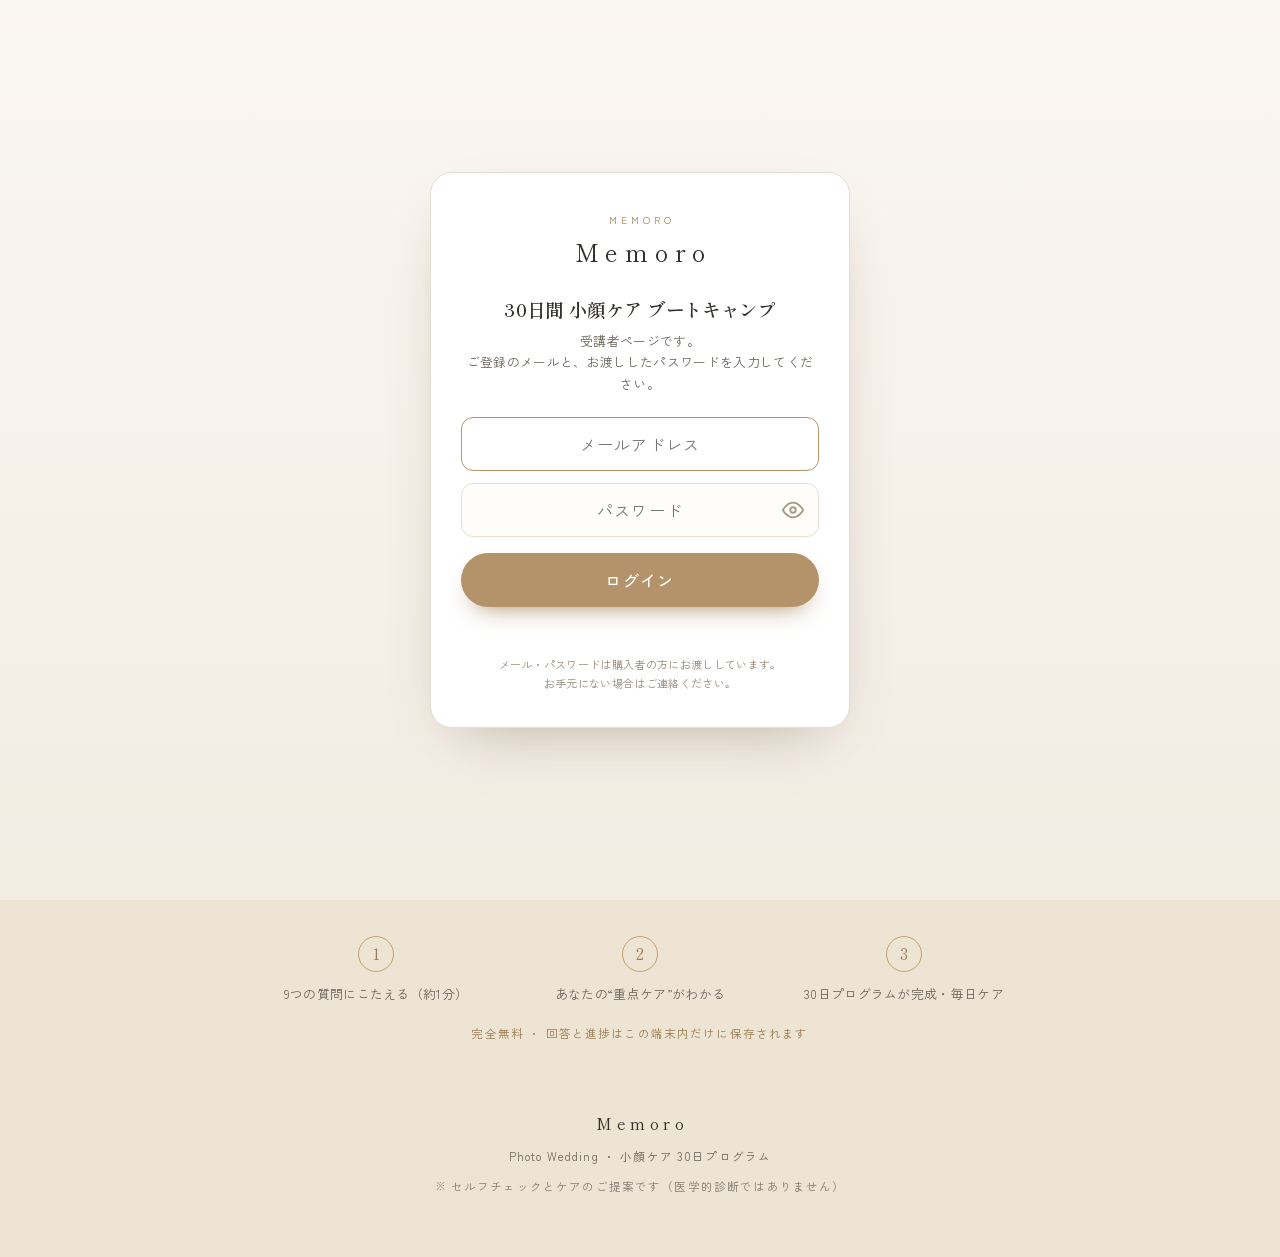
==== commit 25234642: "背景に奥行き＋PWA化: 背景を沈めて白カードを浮遊させ立体感／ホーム画面追加で全画面起動するPWA対応(manifest・アプリアイコン・apple-touch-icon) Co-Authored-" ====
--- a/index.html
+++ b/index.html
@@ -5,6 +5,14 @@
 <meta name="viewport" content="width=device-width, initial-scale=1">
 <title>30日間 小顔ケア ブートキャンプ｜Memoro</title>
 <meta name="description" content="9つの質問（と任意で顔写真）から、あなたに合った朝夜の小顔ケアを30日分に。むくみ・エラの張り・姿勢・二重あご・左右差を、写真映えする印象へ整えるフォトウェディングMemoroのケアプログラム。">
+<meta name="theme-color" content="#FBF7F1">
+<meta name="apple-mobile-web-app-capable" content="yes">
+<meta name="mobile-web-app-capable" content="yes">
+<meta name="apple-mobile-web-app-status-bar-style" content="default">
+<meta name="apple-mobile-web-app-title" content="小顔ケア">
+<link rel="apple-touch-icon" href="apple-touch-icon.png">
+<link rel="icon" type="image/png" sizes="32x32" href="favicon-32.png">
+<link rel="manifest" href="manifest.json">
 <link rel="preconnect" href="https://fonts.googleapis.com">
 <link rel="preconnect" href="https://fonts.gstatic.com" crossorigin>
 <link href="https://fonts.googleapis.com/css2?family=Shippori+Mincho:wght@500;600;700&family=Zen+Kaku+Gothic+New:wght@400;500;700&family=Zen+Kurenaido&family=Parisienne&display=swap" rel="stylesheet">
@@ -19,7 +27,7 @@
 
 <div class="bc-banner">
   <span class="bc-eyebrow">MEMORO 30-DAY CARE</span>
-  <div class="bc-title"><span class="bc-ico">✨</span>30日間<b>小顔</b>ブートキャンプ</div>
+  <div class="bc-title"><span class="bc-ico"><svg viewBox="0 0 24 24" width="1em" height="1em" fill="currentColor"><path d="M12 3l1.7 5.1a3 3 0 0 0 2.2 2.2L21 12l-5.1 1.7a3 3 0 0 0-2.2 2.2L12 21l-1.7-5.1a3 3 0 0 0-2.2-2.2L3 12l5.1-1.7a3 3 0 0 0 2.2-2.2z"/></svg></span>30日間<b>小顔</b>ブートキャンプ</div>
 </div>
 
 <!-- ============ INTRO（studio cloriモデリング・写真＋キャッチ） ============ -->
--- a/styles.css
+++ b/styles.css
@@ -3,7 +3,7 @@
    posture-30day/styles.css を土台に、問診・結果・生活プランを追加。
    ================================================================= */
 :root{
-  --bg:#FFFDF8; --bg-soft:#FAF6F1; --card:#FFFFFF; --cream:#FFFDF8; --ivory:#FAF6F1;
+  --bg:#EDE4D4; --bg-soft:#F3ECE0; --card:#FFFFFF; --cream:#FFFDF8; --ivory:#FAF6F1;
   --ink:#33302B; --ink-soft:#6B645B; --line:#E7DED2;
   --gold:#C2A268; --gold-deep:#9A7B4F; --blush:#EAD4CD; --rose:#C88A82;
   --green:#2F5A4A; --yellow:#EFC75E;
@@ -98,7 +98,8 @@
 .result-hero .type-name{ font-family:var(--serif); font-weight:600; font-size:clamp(1.5rem,5.4vw,2.1rem); margin:.5em 0 .1em; color:var(--ink); }
 .result-hero .type-desc{ color:var(--ink-soft); max-width:28em; margin:1em auto 0; font-size:.92rem; }
 .dx-chips{ display:flex; gap:10px; justify-content:center; flex-wrap:wrap; margin-top:1.4em; }
-.dx-chip{ font-family:var(--serif); font-size:1rem; letter-spacing:.06em; color:#fff; background:var(--gold); border-radius:100px; padding:.5em 1.4em; box-shadow:0 8px 18px -12px var(--gold-deep); }
+.dx-chip{ display:inline-flex; align-items:center; gap:.5em; font-family:var(--serif); font-size:1rem; letter-spacing:.05em; color:#fff; background:linear-gradient(135deg,#CBAC70,#A9853E); border-radius:100px; padding:.48em 1.3em .48em 1.02em; box-shadow:0 12px 24px -13px var(--gold-deep), inset 0 1px 0 rgba(255,255,255,.42); }
+.dx-chip::before{ content:"✓"; display:flex; align-items:center; justify-content:center; width:1.25em; height:1.25em; border-radius:50%; background:rgba(255,255,255,.94); color:#A9853E; font-size:.64em; font-weight:800; flex:none; box-shadow:0 1px 3px rgba(120,90,45,.28); }
 
 /* ---------- life plan ---------- */
 .life-list{ display:grid; gap:12px; }
--- a/program.css
+++ b/program.css
@@ -64,32 +64,45 @@
 .p30-detail-close{ background:#F3ECE3; border:none; width:32px; height:32px; border-radius:50%; font-size:18px; color:#6B645B; cursor:pointer; flex:none; line-height:1; }
 
 /* 朝夜スロット見出し */
-.p30-slot{ margin:16px 0 10px; }
-.p30-slot-label{ font-family:"Zen Kaku Gothic New",sans-serif; font-size:12.5px; font-weight:700; letter-spacing:.05em; padding:5px 13px; border-radius:20px; display:inline-block; }
-.p30-slot-label.morning{ color:#3E6E82; background:#E6F1F5; }
-.p30-slot-label.night{ color:#4A3F73; background:#ECE8F5; }
+.p30-slot{ margin:20px 0 11px; display:flex; flex-direction:column; gap:7px; }
+.p30-slot-label{ font-family:"Zen Kaku Gothic New",sans-serif; font-size:12.5px; font-weight:800; letter-spacing:.04em; padding:7px 15px 7px 13px; border-radius:22px; display:inline-flex; align-items:center; gap:7px; align-self:flex-start; box-shadow:0 4px 12px -7px rgba(90,70,45,.45); }
+.p30-slot-label .p30-i{ width:1.15em; height:1.15em; }
+.p30-slot-label.morning{ color:#2C6076; background:linear-gradient(135deg,#EAF4F7,#DAEDF2); }
+.p30-slot-label.night{ color:#443A6B; background:linear-gradient(135deg,#EFEBF8,#E4DEF2); }
+.p30-slot-tip .p30-i{ width:1.05em; height:1.05em; }
+
+/* アイコン共通（絵文字を置き換えたインラインSVG） */
+.p30-i{ width:1em; height:1em; display:inline-block; vertical-align:-.14em; flex:none; fill:none; stroke:currentColor; stroke-width:1.7; stroke-linecap:round; stroke-linejoin:round; }
 
 /* 種目カード */
-.p30-ex-list{ display:grid; gap:12px; }
-.p30-ex{ display:flex; gap:14px; border:1px solid #EDE5D8; border-radius:14px; padding:14px; background:#FFFDFA; }
-.p30-ex.morning{ border-left:3px solid #7FB0C4; }
-.p30-ex.night{ border-left:3px solid #7C6FA6; }
-.p30-ex-illust{ flex:none; width:84px; height:84px; }
-.p30-ex-illust img{ width:100%; height:100%; object-fit:cover; border-radius:12px; }
-.p30-ex-emoji{ display:flex; align-items:center; justify-content:center; width:100%; height:100%; font-size:38px; background:#F3ECE3; border-radius:12px; }
+.p30-ex-list{ display:grid; gap:13px; }
+.p30-ex{ display:flex; gap:14px; border:1px solid #EFE8DC; border-radius:18px; padding:15px; background:#fff; box-shadow:0 6px 22px -16px rgba(120,95,55,.42); transition:transform .28s cubic-bezier(.2,.7,.3,1), box-shadow .28s; }
+.p30-ex:hover{ transform:translateY(-2px); box-shadow:0 14px 32px -18px rgba(120,95,55,.5); }
+.p30-ex.morning{ border-top:3px solid #90BFD1; }
+.p30-ex.night{ border-top:3px solid #8D80B7; }
+.p30-ex-illust{ flex:none; width:88px; height:88px; }
+.p30-ex-illust img{ width:100%; height:100%; object-fit:cover; border-radius:14px; box-shadow:0 5px 14px -9px rgba(90,70,45,.55); }
+.p30-ex-emoji{ display:flex; align-items:center; justify-content:center; width:100%; height:100%; font-size:38px; background:linear-gradient(135deg,#F6EFE5,#EEE5D6); border-radius:14px; }
 .p30-ex-body{ flex:1; min-width:0; }
-.p30-ex-cat{ display:inline-block; font-family:"Zen Kaku Gothic New",sans-serif; font-size:10px; letter-spacing:.08em; color:#9A7B4F; background:#F3ECE3; padding:2px 9px; border-radius:20px; }
-.p30-ex-body h4{ font-family:"Shippori Mincho",serif; font-size:16px; color:#33302B; margin:7px 0 5px; font-weight:600; }
-.p30-ex-meta{ display:flex; gap:14px; font-size:11.5px; color:#9A897A; margin-bottom:6px; }
-.p30-ex-purpose{ font-size:12.5px; color:#5A544C; line-height:1.65; margin:0 0 8px; }
-.p30-ex-how{ font-size:12px; color:#5A544C; line-height:1.7; margin:0 0 8px; padding-left:18px; }
-.p30-ex-how li{ margin-bottom:2px; }
-.p30-ex-cues{ display:flex; flex-direction:column; gap:3px; font-size:11.5px; }
-.p30-ex-cues .do{ color:#6E8A70; }
+.p30-ex-cat{ display:inline-block; font-family:"Zen Kaku Gothic New",sans-serif; font-size:10px; font-weight:700; letter-spacing:.08em; color:#9A7B4F; background:#F6EEE2; padding:3px 10px; border-radius:20px; }
+.p30-ex-body h4{ font-family:"Shippori Mincho",serif; font-size:16.5px; color:#2C2A26; margin:8px 0 6px; font-weight:600; }
+.p30-ex-meta{ display:flex; gap:14px; font-size:11.5px; color:#9A897A; margin-bottom:7px; }
+.p30-ex-time{ display:inline-flex; align-items:center; gap:4px; }
+.p30-ex-purpose{ font-size:12.5px; color:#5A544C; line-height:1.7; margin:0 0 9px; }
+.p30-ex-how{ font-size:12px; color:#5A544C; line-height:1.7; margin:0 0 9px; padding-left:18px; }
+.p30-ex-how li{ margin-bottom:3px; }
+.p30-ex-cues{ display:flex; flex-direction:column; gap:5px; font-size:11.5px; margin:0 0 4px; }
+.p30-ex-cues span{ position:relative; padding-left:20px; line-height:1.5; }
+.p30-ex-cues span::before{ position:absolute; left:0; top:1px; width:14px; height:14px; border-radius:50%; display:flex; align-items:center; justify-content:center; font-size:9px; font-weight:700; color:#fff; }
+.p30-ex-cues .do{ color:#5C7E5E; }
+.p30-ex-cues .do::before{ content:"✓"; background:#7BA07C; }
 .p30-ex-cues .dont{ color:#B5766A; }
-.p30-ex-evi{ font-size:11px; color:#8A8175; margin:7px 0 0; letter-spacing:.02em; }
+.p30-ex-cues .dont::before{ content:"×"; background:#CD9287; }
+.p30-ex-evi{ display:flex; align-items:flex-start; gap:6px; font-size:11.5px; color:#8A8175; margin:9px 0 0; letter-spacing:.02em; }
+.p30-ex-evi .p30-i{ margin-top:1.5px; color:#B08A55; }
 .p30-ex-evi b{ color:#9A7B4F; }
-.p30-ex-caution{ font-size:11px; color:#A8664F; margin:5px 0 0; background:#FBF1EA; border-radius:8px; padding:5px 9px; line-height:1.55; }
+.p30-ex-caution{ display:flex; align-items:flex-start; gap:7px; font-size:11.5px; color:#A8664F; margin:8px 0 0; background:#FBF1EA; border-radius:11px; padding:9px 12px; line-height:1.6; }
+.p30-ex-caution .p30-i{ margin-top:1.5px; }
 
 /* 完了ボタン */
 .p30-done-btn{ width:100%; margin-top:18px; padding:14px; border:none; border-radius:100px; background:#C2A268; color:#fff; font-family:"Zen Kaku Gothic New",sans-serif; font-size:15px; font-weight:500; letter-spacing:.05em; cursor:pointer; transition:.2s; }
@@ -136,7 +149,24 @@
 .p30-habits-note{ font-size:11px; color:#9A897A; margin-top:10px; line-height:1.6; }
 
 /* むくみ即効tip（朝ケア） */
-.p30-slot-tip{ display:block; font-size:11.5px; color:#3E6E82; background:#E6F1F5; border-radius:8px; padding:5px 11px; margin-top:7px; line-height:1.5; }
+.p30-slot-tip{ display:flex; align-items:flex-start; gap:5px; font-size:11.5px; color:#3E6E82; background:#E6F1F5; border-radius:8px; padding:6px 11px; margin-top:7px; line-height:1.5; }
+.p30-slot-tip .p30-i{ margin-top:1px; }
+
+/* アイコン整列（絵文字置換の仕上げ） */
+.cd-label{ display:inline-flex; align-items:center; gap:.4em; }
+.cd-label .p30-i{ width:1.05em; height:1.05em; }
+.p30-ba-head span:first-child{ display:inline-flex; align-items:center; gap:.4em; }
+.p30-ba-head .p30-i{ width:1.05em; height:1.05em; color:#B08A55; }
+.p30-ba-done{ display:flex; align-items:center; justify-content:center; gap:.35em; }
+.p30-ba-done .p30-i{ width:1.05em; height:1.05em; color:#C2A268; }
+.p30-habits-title{ display:inline-flex; align-items:center; gap:.4em; }
+.p30-habits-title .p30-i{ width:1.1em; height:1.1em; color:#7BA07C; }
+.p30-day-theme{ display:inline-flex; align-items:center; justify-content:center; gap:1px; }
+.p30-day-theme .p30-i{ width:.92em; height:.92em; }
+.p30-day-theme i{ font-style:normal; opacity:.45; margin:0 2px; }
+.habit-btn{ display:inline-flex; align-items:center; justify-content:center; gap:.45em; }
+.habit-btn .p30-i{ width:1.15em; height:1.15em; color:#9A7B4F; }
+.habit-btn.on .p30-i{ color:#3E6E4A; }
 
 @media(max-width:480px){
   .p30-ex{ flex-direction:column; }
